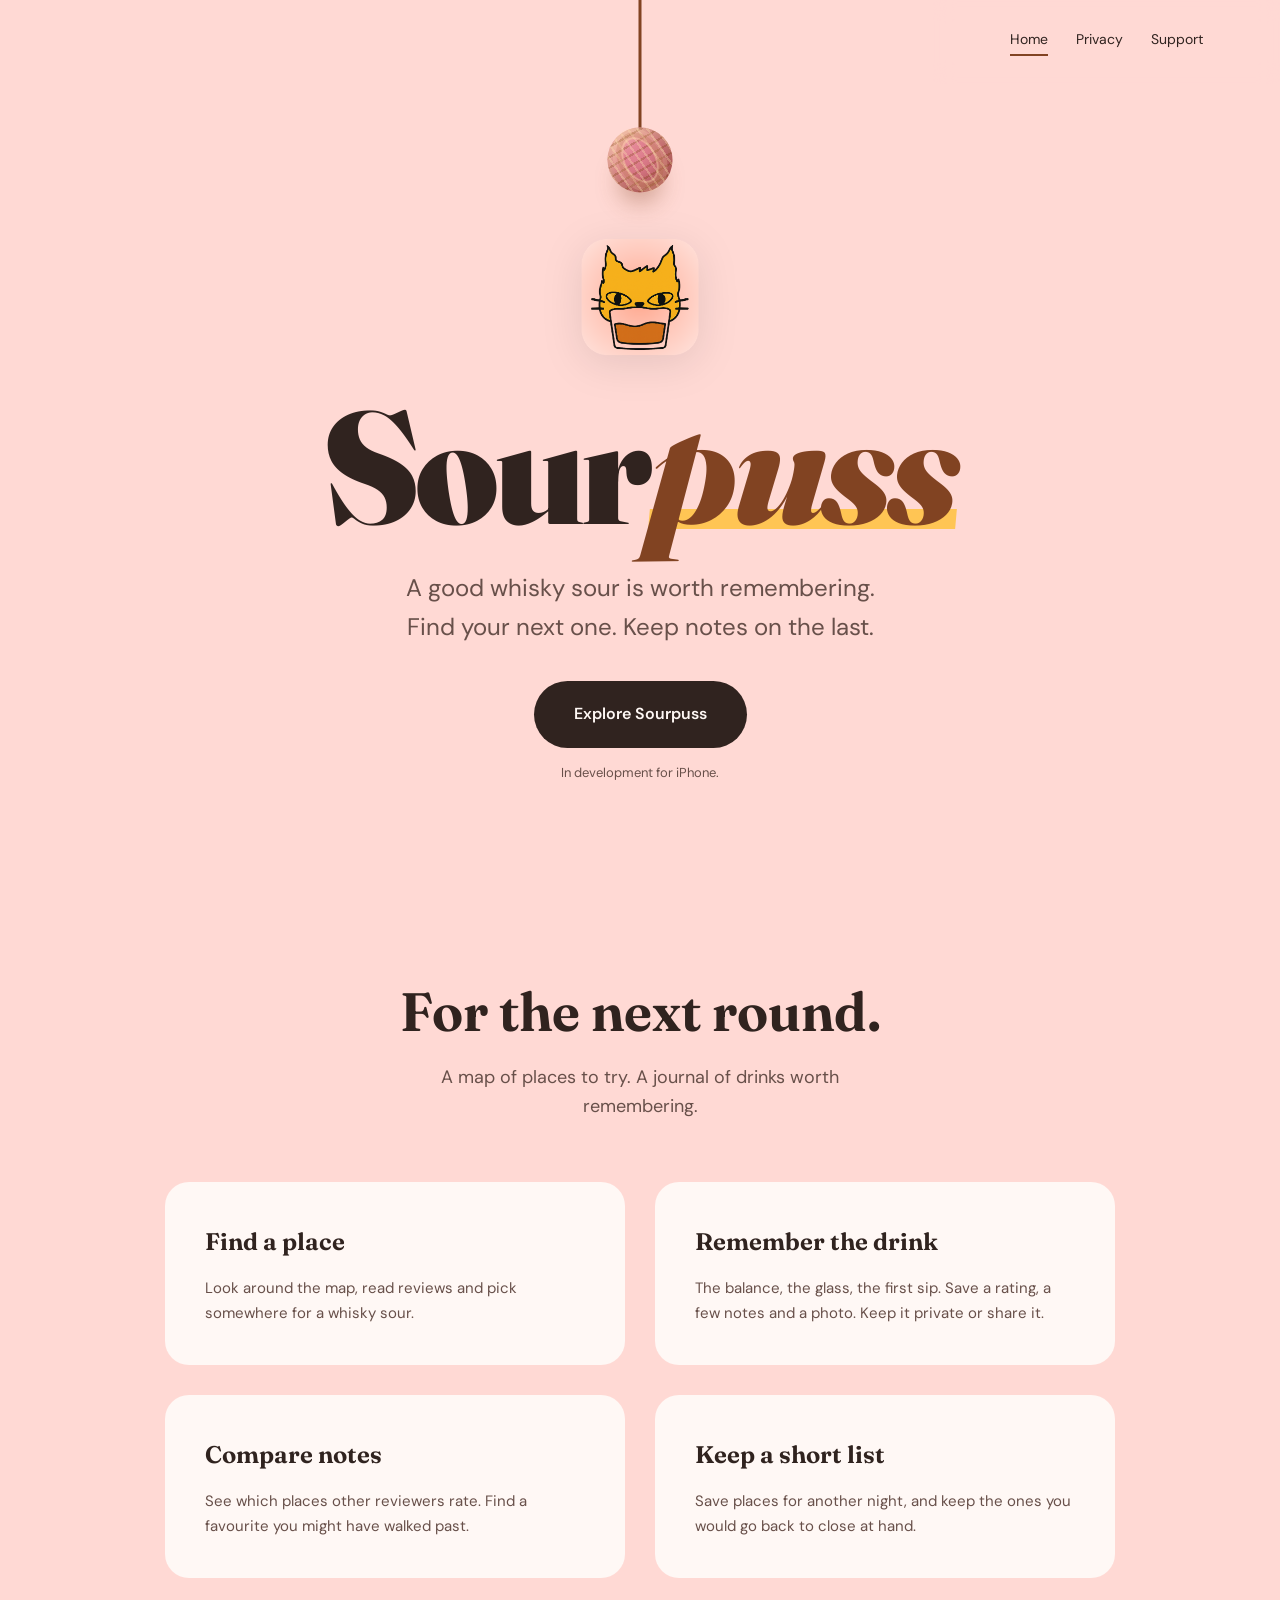
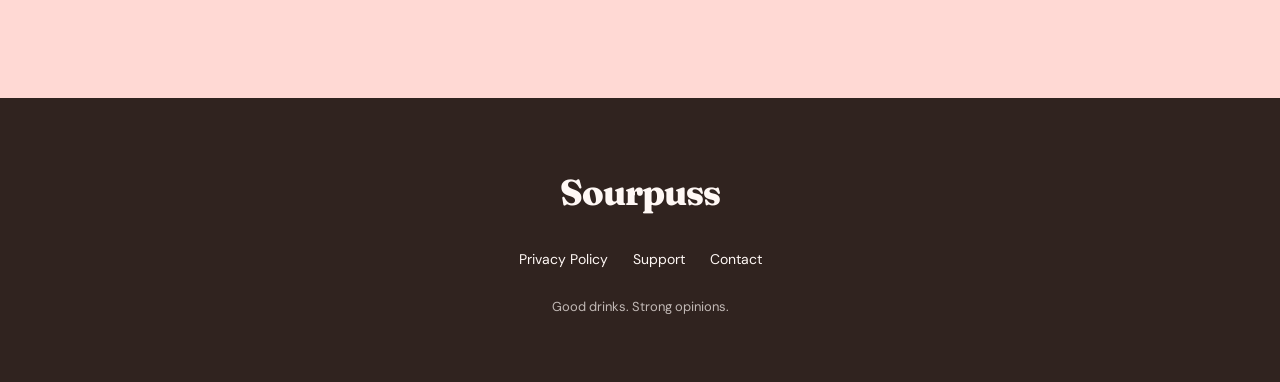
==== index.html @ 5e291395 "fix(site): restore original layout and brush-reactive hanging toy" ====
<!DOCTYPE html>
<html lang="en">
<head>
    <meta charset="UTF-8">
    <meta name="viewport" content="width=device-width, initial-scale=1.0">
    <title>Sourpuss — Whisky Sour Reviews</title>
    <meta name="description" content="Find and rate the best whisky sours in your city. A community app for discerning cocktail enthusiasts.">
    <meta name="keywords" content="whisky sour, cocktail reviews, bar finder, cocktail app, drink ratings">
    <meta name="author" content="Sourpuss">
    <link rel="canonical" href="https://sourpuss.app">

    <!-- Favicon -->
    <link rel="icon" type="image/png" href="">
    <link rel="apple-touch-icon" href="">

    <!-- Open Graph / Facebook -->
    <meta property="og:type" content="website">
    <meta property="og:url" content="https://sourpuss.app">
    <meta property="og:title" content="Sourpuss — Whisky Sour Reviews">
    <meta property="og:description" content="Find and rate the best whisky sours in your city. A community app for discerning cocktail enthusiasts.">
    <meta property="og:image" content="https://sourpuss.app/og-image.png">
    <meta property="og:image:width" content="1200">
    <meta property="og:image:height" content="630">

    <!-- Twitter -->
    <meta name="twitter:card" content="summary_large_image">
    <meta name="twitter:url" content="https://sourpuss.app">
    <meta name="twitter:title" content="Sourpuss — Whisky Sour Reviews">
    <meta name="twitter:description" content="Find and rate the best whisky sours in your city. A community app for discerning cocktail enthusiasts.">
    <meta name="twitter:image" content="https://sourpuss.app/og-image.png">

    <!-- Theme color -->
    <meta name="theme-color" content="#FFD9D4">
    <meta name="msapplication-TileColor" content="#FFD9D4">

    <!-- Fonts -->
    <link rel="preconnect" href="https://fonts.googleapis.com">
    <link rel="preconnect" href="https://fonts.gstatic.com" crossorigin>
    <link href="https://fonts.googleapis.com/css2?family=Fraunces:ital,opsz,wght@0,9..144,300..900;1,9..144,300..900&family=DM+Sans:ital,opsz,wght@0,9..40,400;0,9..40,500;0,9..40,700;1,9..40,400&display=swap" rel="stylesheet">

    <!-- Styles -->
    <link rel="stylesheet" href="/styles.css?v=8c63fe04dd">
</head>
<body class="page-home">
    <div class="cat-toy" id="catToy" aria-hidden="true">
        <svg viewBox="0 0 320 220"><path class="toy-string" d="M 160 0 L 160 160"/></svg>
        <div class="toy-ball"></div>
    </div>
    <!-- Navigation -->
    <nav>
        <a href="/" class="active">Home</a>
        <a href="/privacy">Privacy</a>
        <a href="/support">Support</a>
    </nav>

    <!-- Hero Section -->
    <section class="hero">


        <div class="hero-content">
            <img src="/logo.png" alt="Sourpuss" class="hero-logo">
            <h1>Sour<span class="highlight">puss</span></h1>
            <p class="tagline">A good whisky sour is worth remembering. Find your next one. Keep notes on the last.</p>
            <a href="#features" class="cta-button">
                <span class="icon"></span>
                Explore Sourpuss
            </a>
            <p class="availability">In development for iPhone.</p>
        </div>
    </section>

    <!-- Features Section -->
    <section class="features" id="features">
        <div class="features-header">
            <h2>For the next round.</h2>
            <p>A map of places to try. A journal of drinks worth remembering.</p>
        </div>
        <div class="features-grid">
            <div class="feature-card">

                <h3>Find a place</h3>
                <p>Look around the map, read reviews and pick somewhere for a whisky sour.</p>
            </div>

            <div class="feature-card">

                <h3>Remember the drink</h3>
                <p>The balance, the glass, the first sip. Save a rating, a few notes and a photo. Keep it private or share it.</p>
            </div>

            <div class="feature-card">

                <h3>Compare notes</h3>
                <p>See which places other reviewers rate. Find a favourite you might have walked past.</p>
            </div>

            <div class="feature-card">

                <h3>Keep a short list</h3>
                <p>Save places for another night, and keep the ones you would go back to close at hand.</p>
            </div>
        </div>
    </section>

    <!-- Footer -->
    <footer>
        <div class="footer-logo">Sourpuss</div>
        <div class="footer-links">
            <a href="/privacy">Privacy Policy</a>
            <a href="/support">Support</a>
            <a href="mailto:support@sourpuss.app">Contact</a>
        </div>
        <p class="footer-tagline">Good drinks. Strong opinions.</p>
    </footer>

    <!-- Config and App Scripts -->
    <script src="/config.js?v=b513b557f9"></script>
    <script src="/toy-physics.js?v=4bb25e0918"></script>
    <script src="/app.js?v=38b3092fa2"></script>
</body>
</html>
---- styles.css ----
:root { --blush:#FFD9D4; --blush-light:#FFF0ED; --golden:#FFB900; --ink:#30231F; --whisky:#814322; --cream:#FFF8F5; }
* { box-sizing:border-box; margin:0; padding:0; }
html { scroll-behavior:smooth; scroll-padding-top:90px; }
body { font-family:'DM Sans',sans-serif; color:var(--ink); background:var(--blush); line-height:1.65; }
a { color:inherit; }
button,a { -webkit-tap-highlight-color:transparent; }
button { cursor:pointer; }
:focus-visible { outline:3px solid var(--whisky); outline-offset:6px; }
nav { display:flex; justify-content:flex-end; gap:28px; padding:28px max(6vw,24px); }
nav a { font-size:14px; text-decoration:none; padding-bottom:3px; }
nav a.active,nav a:hover { border-bottom:2px solid var(--whisky); }
h1,h2,h3,.footer-logo { font-family:'Fraunces',serif; }
.hero { min-height:100vh; display:flex; flex-direction:column; justify-content:center; align-items:center; padding:220px 20px 100px; text-align:center; }
.hero-content { max-width:900px; }
.hero-logo { width:120px; height:auto; margin-bottom:30px; filter:drop-shadow(0 8px 20px #00000019); }
.hero h1 { font-size:clamp(72px,15vw,160px); font-weight:900; line-height:.9; letter-spacing:-4px; margin-bottom:30px; }
.hero h1 .highlight { color:var(--whisky); font-style:italic; position:relative; display:inline-block; }
.hero h1 .highlight::after { content:''; position:absolute; bottom:10px; left:0; width:100%; height:20px; background:var(--golden); z-index:-1; transform:skewX(-5deg); opacity:.6; }
.tagline { font-size:clamp(18px,2.5vw,24px); max-width:500px; margin:0 auto 35px; line-height:1.6; color:#68504A; }
.cta-button,.back-link { display:inline-block; background:var(--ink); color:var(--cream); text-decoration:none; padding:20px 40px; border-radius:100px; font-weight:600; }
.cta-button:hover,.back-link:hover { background:var(--whisky); }
.availability { font-size:13px; margin-top:14px; color:#68504A; }
.cat-toy { width:320px; height:220px; position:fixed; top:0; left:50%; transform:translateX(-50%); z-index:100; pointer-events:none; }
.cat-toy svg { width:100%; height:100%; overflow:visible; }
.toy-string { fill:none; stroke:var(--whisky); stroke-width:3; stroke-linecap:round; }
.toy-ball { position:absolute; width:65px; height:65px; border:0; border-radius:50%; pointer-events:none; background:radial-gradient(circle at 30% 25%,#E88D9C,#D4707F 60%,#B84D5D); box-shadow:inset -9px -8px 18px #65310e55,inset 5px 5px 12px #ffedbb88,0 22px 24px -12px #81432266; }
.toy-ball::before,.toy-ball::after { content:''; position:absolute; inset:0; border-radius:50%; pointer-events:none; }
.toy-ball::before { background:repeating-linear-gradient(55deg,transparent 0 4px,#ffe7b34d 4px 6px,transparent 6px 8px),repeating-linear-gradient(-30deg,transparent 0 7px,#70360040 7px 9px); }
.toy-ball::after { inset:8px 16px; border:2px solid #ffdea866; box-shadow:0 0 0 5px #94531826,0 0 0 9px #ffdea833; transform:rotate(-30deg); }
.features { background:var(--cream); padding:85px max(6vw,24px) 100px; }
.features-header { max-width:1090px; margin:0 auto 52px; }
.features-header h2 { font-size:clamp(34px,5vw,54px); font-weight:650; line-height:1.2; margin-bottom:18px; }
.features-header p { max-width:460px; font-size:18px; color:#68504A; }
.features-grid { max-width:1090px; margin:auto; display:grid; grid-template-columns:repeat(4,1fr); gap:38px; }
.feature-card h3 { font-size:24px; font-weight:650; margin-bottom:14px; }
.feature-card p { font-size:15px; color:#68504A; }
footer { padding:55px max(6vw,24px); display:flex; flex-wrap:wrap; align-items:center; gap:25px; }
.footer-logo { font-size:32px; font-weight:800; letter-spacing:-1px; margin-right:auto; }
.footer-links { display:flex; gap:25px; font-size:14px; }
.footer-links a { text-decoration:none; }
.footer-links a:hover { text-decoration:underline; }
.footer-tagline { width:100%; font-size:13px; color:#68504A; }
main { max-width:800px; padding:65px 24px 90px; margin:auto; }
.page-header { margin-bottom:45px; }
.page-header h1 { font-size:clamp(42px,7vw,64px); line-height:1.15; letter-spacing:-2px; margin-bottom:20px; }
.page-header p,.date { color:#68504A; }
.content-section { padding:28px 0; border-bottom:1px solid #81432230; }
.content-section h2 { font-size:25px; margin-bottom:18px; }
.content-section p { margin-bottom:15px; }
.content-section ul { padding-left:24px; }
.content-section li { margin-bottom:12px; }
.email-link { text-underline-offset:5px; overflow-wrap:anywhere; }
.back-link { margin-top:35px; }
.faq-item { border-bottom:1px solid #81432240; }
.faq-question { width:100%; display:flex; justify-content:space-between; gap:24px; padding:24px 0; border:0; background:transparent; text-align:left; font:600 18px 'DM Sans',sans-serif; color:var(--ink); line-height:1.5; }
.faq-question::after { content:'+'; font-size:23px; }
.faq-item.open .faq-question::after { content:'−'; }
.faq-answer { padding:0 25px 24px 0; }
.contact-card { margin-top:45px; padding:30px; background:var(--cream); border-radius:12px; }
.contact-card h2 { font-size:28px; margin-bottom:15px; }
.contact-card p { margin-bottom:18px; }
@media(max-width:900px) { .features-grid { grid-template-columns:repeat(2,1fr); row-gap:38px; }h1,h2,h3,.footer-logo { font-family:'Fraunces',serif; }
.hero { gap:15px; } .hero h1 { letter-spacing:-3px; } }
@media(max-width:600px) { nav { padding:22px 24px; gap:24px; }h1,h2,h3,.footer-logo { font-family:'Fraunces',serif; }
.hero { padding:180px 24px 55px; min-height:700px; } .hero h1 { font-size:76px; letter-spacing:-4px; } .hero-logo { width:70px; height:70px; margin-bottom:22px; } .tagline { font-size:19px; } .cat-toy { width:260px; height:179px; } .toy-ball { width:50px; height:50px; } .features { padding:55px 24px; } .features-grid { grid-template-columns:1fr; gap:32px; } .features-header { margin-bottom:35px; } .footer-links { flex-wrap:wrap; gap:20px; } footer { padding:35px 24px; } }
@media(prefers-reduced-motion:reduce) { html { scroll-behavior:auto; } }

/* Keep the original Sourpuss composition, with quieter feature content. */
.features { background:var(--blush); padding:80px 24px 120px; }
.features-header { text-align:center; margin-bottom:60px; }
.features-header p { margin:auto; }
.features-grid { max-width:950px; grid-template-columns:repeat(2,minmax(0,1fr)); gap:30px; }
.feature-card { background:var(--cream); border-radius:24px; padding:40px; }
footer { background:var(--ink); color:var(--cream); justify-content:center; text-align:center; padding:65px 24px; }
.footer-logo { margin:0; width:100%; font-size:36px; }
.footer-tagline { color:var(--cream); opacity:.7; }
nav { position:fixed; top:0; right:0; z-index:150; background:#ffd9d4e6; backdrop-filter:blur(10px); }
@media(max-width:600px) {h1,h2,h3,.footer-logo { font-family:'Fraunces',serif; }
.hero { padding:205px 20px 75px; } .hero-logo { width:100px; } .hero h1 { font-size:clamp(64px,15vw,90px); } .features-grid { grid-template-columns:1fr; } .feature-card { padding:30px; } }
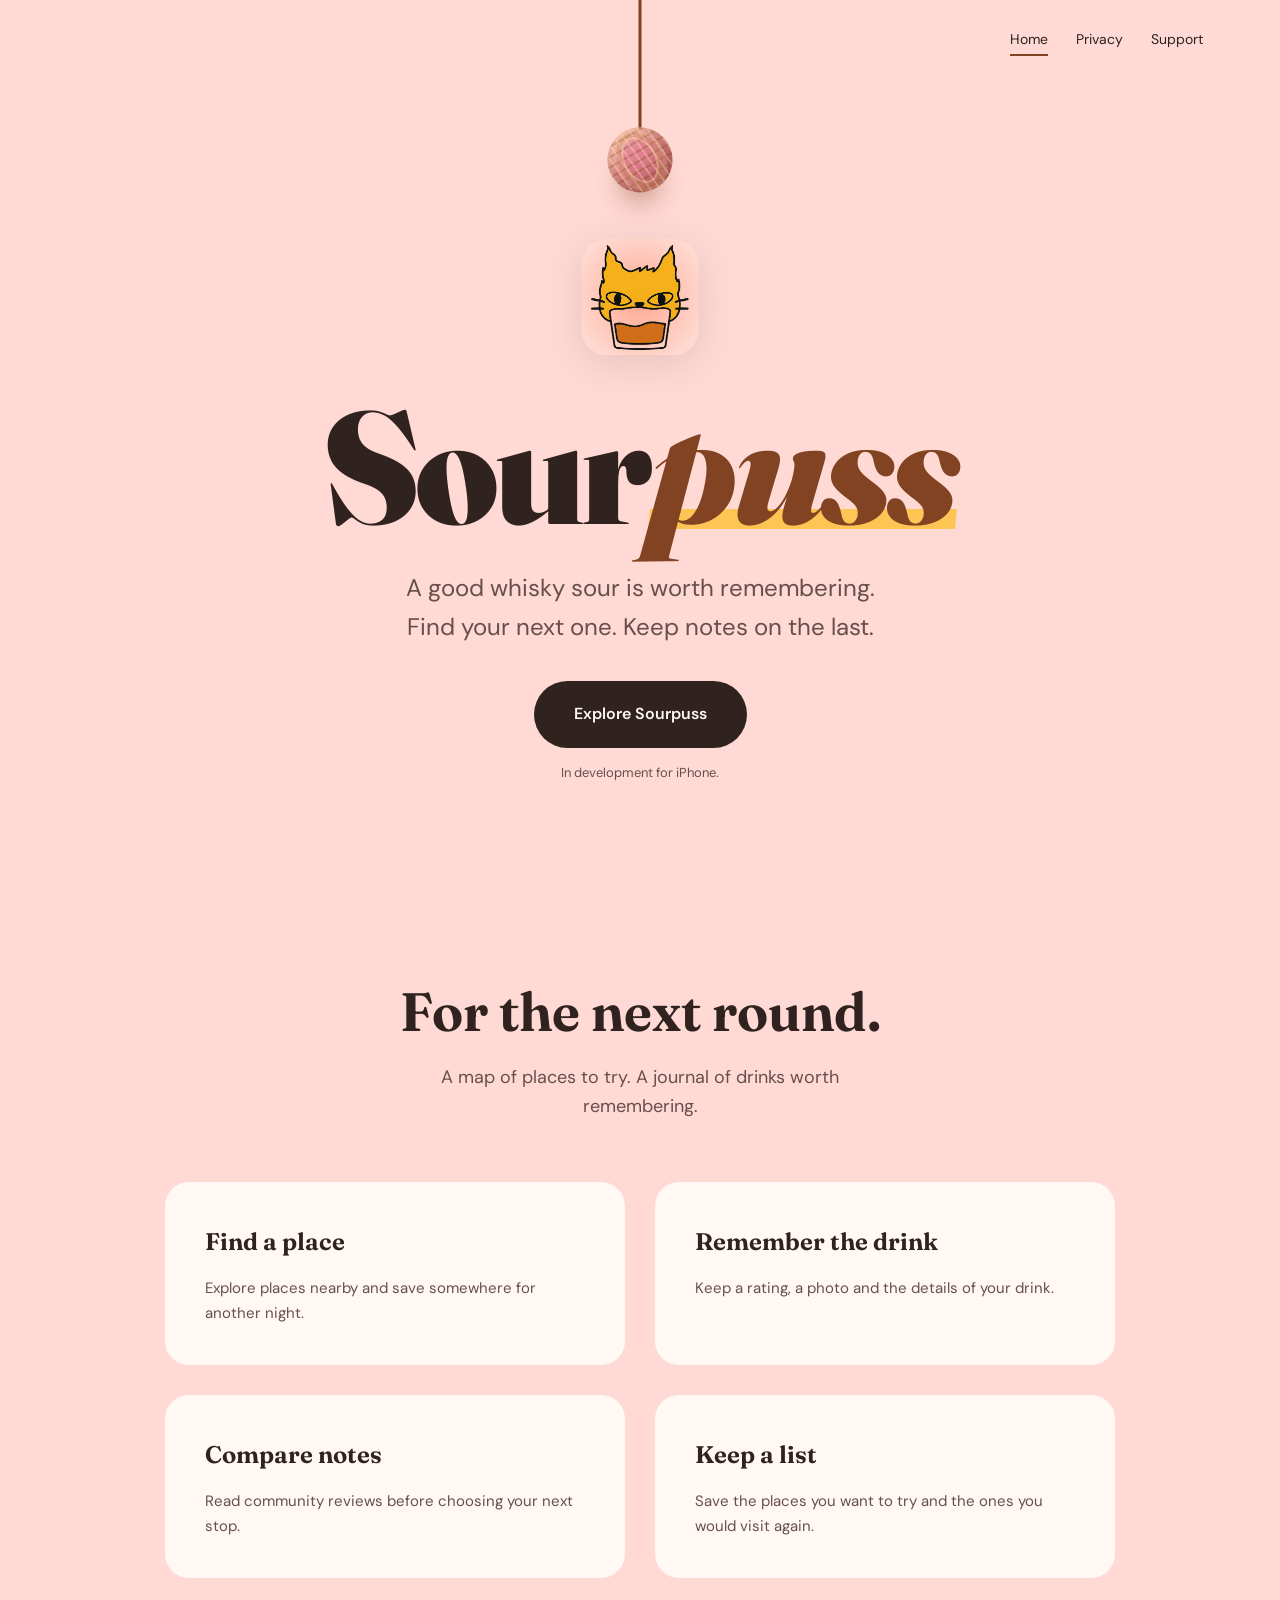
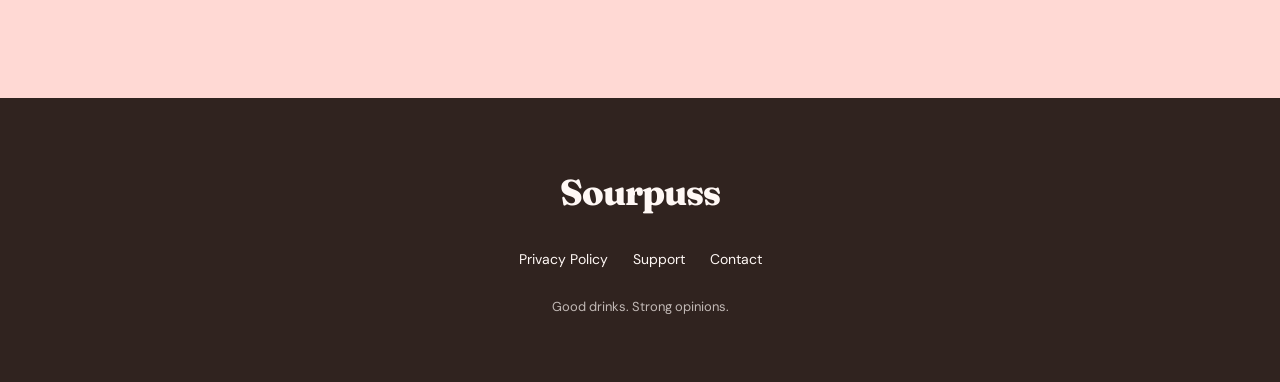
==== commit 94aa144c: "feat(site): share screenshot copy and publish local style guide" ====
--- a/index.html
+++ b/index.html
@@ -39,7 +39,7 @@
     <link href="https://fonts.googleapis.com/css2?family=Fraunces:ital,opsz,wght@0,9..144,300..900;1,9..144,300..900&family=DM+Sans:ital,opsz,wght@0,9..40,400;0,9..40,500;0,9..40,700;1,9..40,400&display=swap" rel="stylesheet">
 
     <!-- Styles -->
-    <link rel="stylesheet" href="/styles.css?v=8c63fe04dd">
+    <link rel="stylesheet" href="/styles.css?v=0b87e8c726">
 </head>
 <body class="page-home">
     <div class="cat-toy" id="catToy" aria-hidden="true">
@@ -79,25 +79,29 @@
             <div class="feature-card">
 
                 <h3>Find a place</h3>
-                <p>Look around the map, read reviews and pick somewhere for a whisky sour.</p>
+                <p>Explore places nearby and save somewhere for another night.</p>
+
             </div>
 
             <div class="feature-card">
 
                 <h3>Remember the drink</h3>
-                <p>The balance, the glass, the first sip. Save a rating, a few notes and a photo. Keep it private or share it.</p>
+                <p>Keep a rating, a photo and the details of your drink.</p>
+
             </div>
 
             <div class="feature-card">
 
                 <h3>Compare notes</h3>
-                <p>See which places other reviewers rate. Find a favourite you might have walked past.</p>
+                <p>Read community reviews before choosing your next stop.</p>
+
             </div>
 
             <div class="feature-card">
 
-                <h3>Keep a short list</h3>
-                <p>Save places for another night, and keep the ones you would go back to close at hand.</p>
+                <h3>Keep a list</h3>
+                <p>Save the places you want to try and the ones you would visit again.</p>
+
             </div>
         </div>
     </section>
@@ -114,8 +118,8 @@
     </footer>
 
     <!-- Config and App Scripts -->
-    <script src="/config.js?v=b513b557f9"></script>
+    <script src="/config.js?v=2127cdfb5b"></script>
     <script src="/toy-physics.js?v=4bb25e0918"></script>
-    <script src="/app.js?v=38b3092fa2"></script>
+    <script src="/app.js?v=6099ef9673"></script>
 </body>
 </html>
--- a/styles.css
+++ b/styles.css
@@ -77,3 +77,14 @@
 nav { position:fixed; top:0; right:0; z-index:150; background:#ffd9d4e6; backdrop-filter:blur(10px); }
 @media(max-width:600px) {h1,h2,h3,.footer-logo { font-family:'Fraunces',serif; }
 .hero { padding:205px 20px 75px; } .hero-logo { width:100px; } .hero h1 { font-size:clamp(64px,15vw,90px); } .features-grid { grid-template-columns:1fr; } .feature-card { padding:30px; } }
+
+/* Original four-toe paw cursor. */
+body {
+    cursor: url("data:image/svg+xml,%3Csvg xmlns='http://www.w3.org/2000/svg' width='24' height='24' viewBox='0 0 24 24'%3E%3Ccircle cx='5' cy='6' r='2.2' fill='%231A1A1A'/%3E%3Ccircle cx='9' cy='3' r='2.2' fill='%231A1A1A'/%3E%3Ccircle cx='15' cy='3' r='2.2' fill='%231A1A1A'/%3E%3Ccircle cx='19' cy='6' r='2.2' fill='%231A1A1A'/%3E%3Cpath d='M12 9c-4 0-7 3-7 6.5S9 22 12 22s7-3 7-6.5S16 9 12 9z' fill='%231A1A1A'/%3E%3C/svg%3E") 12 16, auto;
+}
+
+a, button, .faq-question, .cta-button {
+    cursor: url("data:image/svg+xml,%3Csvg xmlns='http://www.w3.org/2000/svg' width='24' height='24' viewBox='0 0 24 24'%3E%3Ccircle cx='5' cy='6' r='2.2' fill='%23FFB900'/%3E%3Ccircle cx='9' cy='3' r='2.2' fill='%23FFB900'/%3E%3Ccircle cx='15' cy='3' r='2.2' fill='%23FFB900'/%3E%3Ccircle cx='19' cy='6' r='2.2' fill='%23FFB900'/%3E%3Cpath d='M12 9c-4 0-7 3-7 6.5S9 22 12 22s7-3 7-6.5S16 9 12 9z' fill='%23FFB900'/%3E%3C/svg%3E") 12 16, pointer;
+}
+
+.feature-screenshot { display:block; max-width:100%; max-height:560px; object-fit:contain; margin:28px auto 0; }
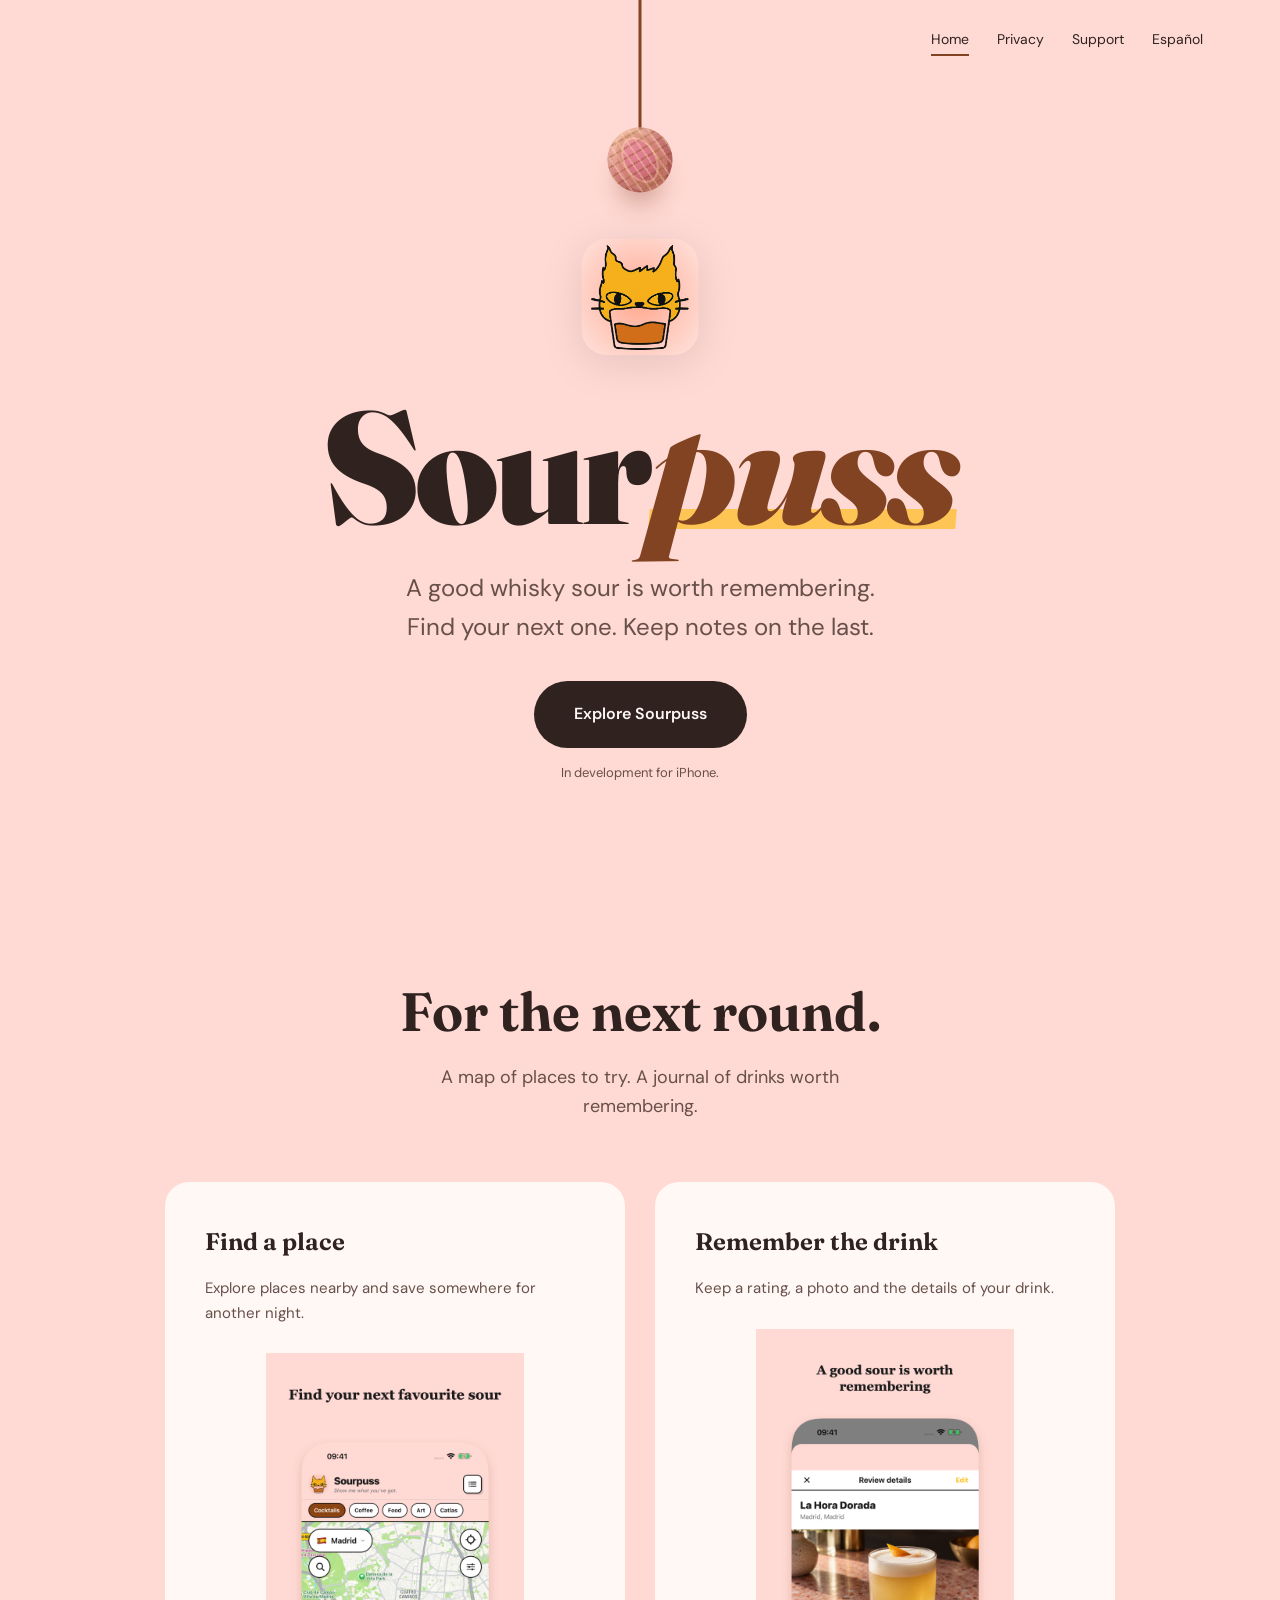
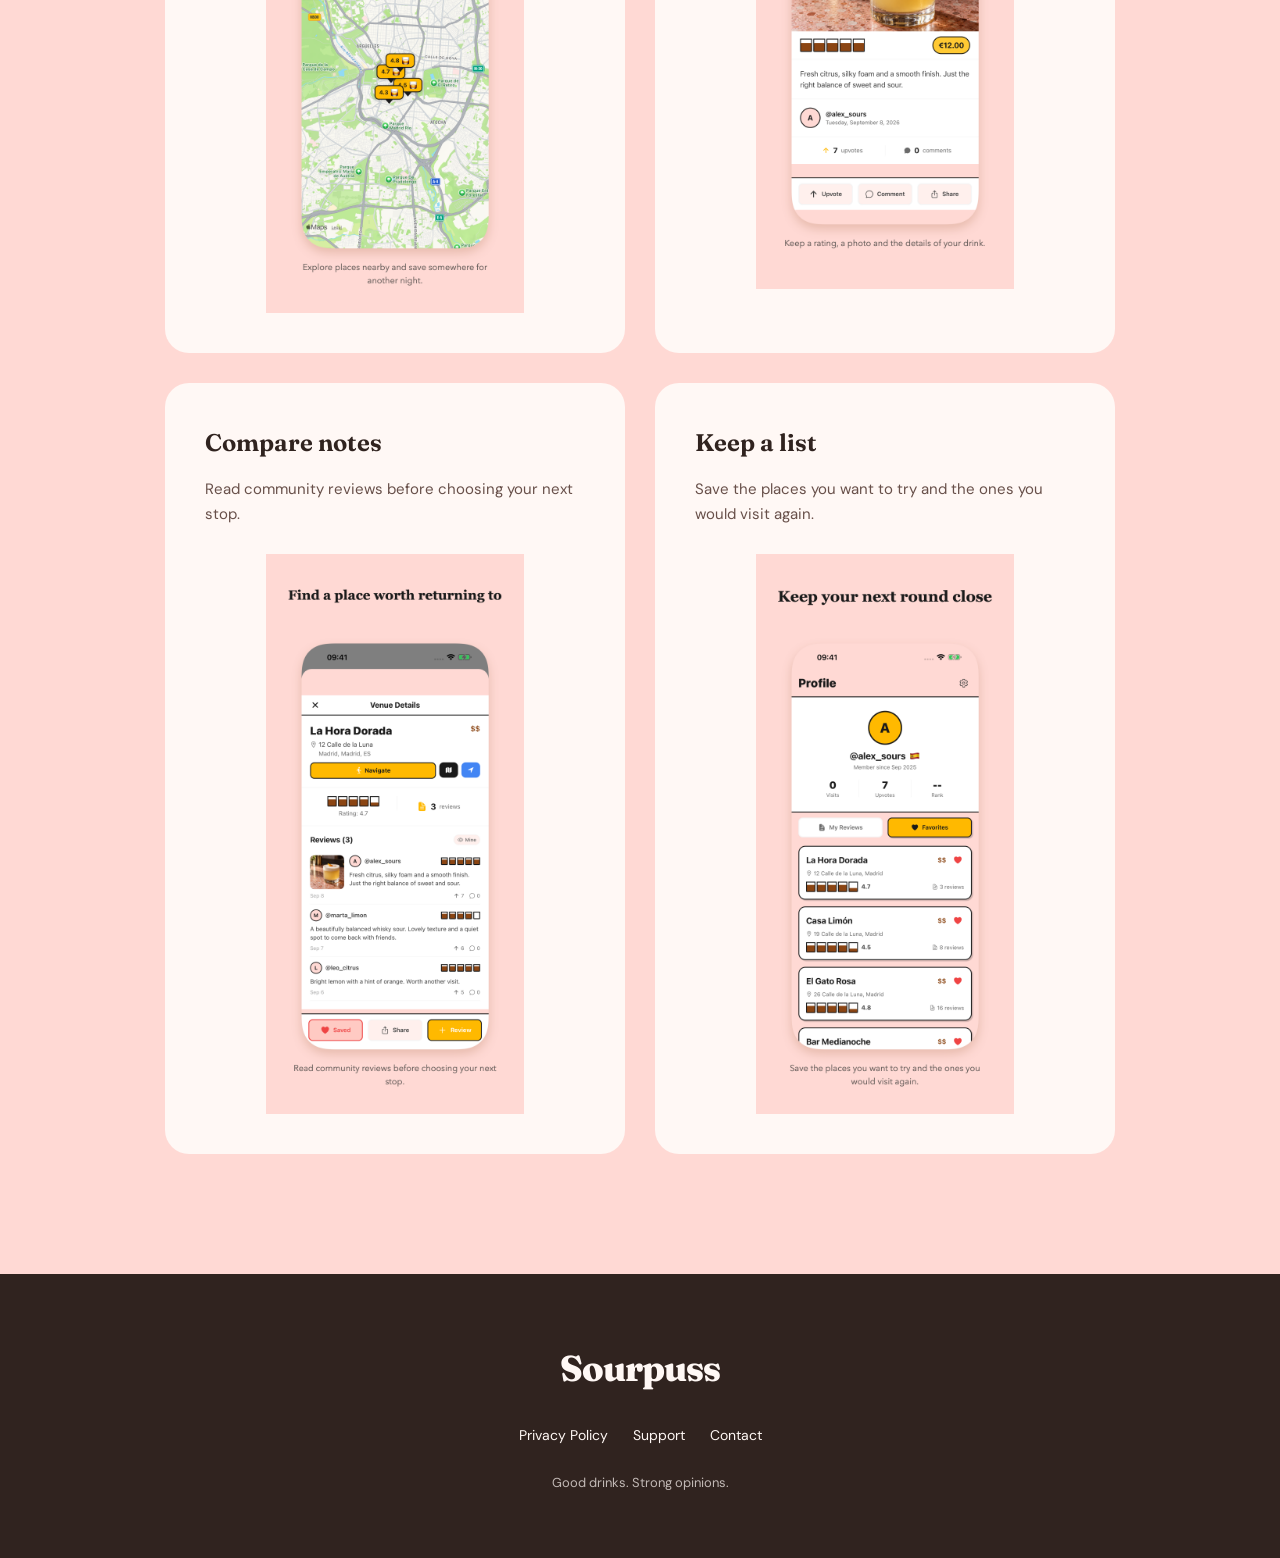
==== commit 4254bf86: "feat(site): add reviewed bilingual San iPhone screenshots" ====
--- a/index.html
+++ b/index.html
@@ -7,15 +7,18 @@
     <meta name="description" content="Find and rate the best whisky sours in your city. A community app for discerning cocktail enthusiasts.">
     <meta name="keywords" content="whisky sour, cocktail reviews, bar finder, cocktail app, drink ratings">
     <meta name="author" content="Sourpuss">
-    <link rel="canonical" href="https://sourpuss.app">
+    <link rel="canonical" href="https://sourpuss.app/">
+    <link rel="alternate" hreflang="en" href="https://sourpuss.app/">
+    <link rel="alternate" hreflang="es" href="https://sourpuss.app/es/">
+    <link rel="alternate" hreflang="x-default" href="https://sourpuss.app/">
 
     <!-- Favicon -->
-    <link rel="icon" type="image/png" href="">
-    <link rel="apple-touch-icon" href="">
+    <link rel="icon" type="image/png" href="/logo.png">
+    <link rel="apple-touch-icon" href="/logo.png">
 
     <!-- Open Graph / Facebook -->
     <meta property="og:type" content="website">
-    <meta property="og:url" content="https://sourpuss.app">
+    <meta property="og:url" content="https://sourpuss.app/">
     <meta property="og:title" content="Sourpuss — Whisky Sour Reviews">
     <meta property="og:description" content="Find and rate the best whisky sours in your city. A community app for discerning cocktail enthusiasts.">
     <meta property="og:image" content="https://sourpuss.app/og-image.png">
@@ -24,7 +27,7 @@
 
     <!-- Twitter -->
     <meta name="twitter:card" content="summary_large_image">
-    <meta name="twitter:url" content="https://sourpuss.app">
+    <meta name="twitter:url" content="https://sourpuss.app/">
     <meta name="twitter:title" content="Sourpuss — Whisky Sour Reviews">
     <meta name="twitter:description" content="Find and rate the best whisky sours in your city. A community app for discerning cocktail enthusiasts.">
     <meta name="twitter:image" content="https://sourpuss.app/og-image.png">
@@ -47,10 +50,11 @@
         <div class="toy-ball"></div>
     </div>
     <!-- Navigation -->
-    <nav>
+    <nav aria-label="Main navigation">
         <a href="/" class="active">Home</a>
-        <a href="/privacy">Privacy</a>
-        <a href="/support">Support</a>
+        <a href="/privacy/">Privacy</a>
+        <a href="/support/">Support</a>
+        <a href="/es/" lang="es" class="language-switch">Español</a>
     </nav>
 
     <!-- Hero Section -->
@@ -80,28 +84,28 @@
 
                 <h3>Find a place</h3>
                 <p>Explore places nearby and save somewhere for another night.</p>
-
+                <picture><img class="feature-screenshot" src="/screenshots/en-US/explore-iphone.png" alt="Explore map showing populated venue pins and search." loading="lazy"></picture>
             </div>
 
             <div class="feature-card">
 
                 <h3>Remember the drink</h3>
                 <p>Keep a rating, a photo and the details of your drink.</p>
-
+                <picture><img class="feature-screenshot" src="/screenshots/en-US/journal-iphone.png" alt="A saved whisky sour review with rating, tasting notes and photo." loading="lazy"></picture>
             </div>
 
             <div class="feature-card">
 
                 <h3>Compare notes</h3>
                 <p>Read community reviews before choosing your next stop.</p>
-
+                <picture><img class="feature-screenshot" src="/screenshots/en-US/compare-iphone.png" alt="Venue details showing populated community reviews." loading="lazy"></picture>
             </div>
 
             <div class="feature-card">
 
                 <h3>Keep a list</h3>
                 <p>Save the places you want to try and the ones you would visit again.</p>
-
+                <picture><img class="feature-screenshot" src="/screenshots/en-US/saved-iphone.png" alt="Saved places list with several venues." loading="lazy"></picture>
             </div>
         </div>
     </section>
@@ -118,7 +122,7 @@
     </footer>
 
     <!-- Config and App Scripts -->
-    <script src="/config.js?v=2127cdfb5b"></script>
+    <script src="/config.js?v=38ed5f8275"></script>
     <script src="/toy-physics.js?v=4bb25e0918"></script>
     <script src="/app.js?v=6099ef9673"></script>
 </body>
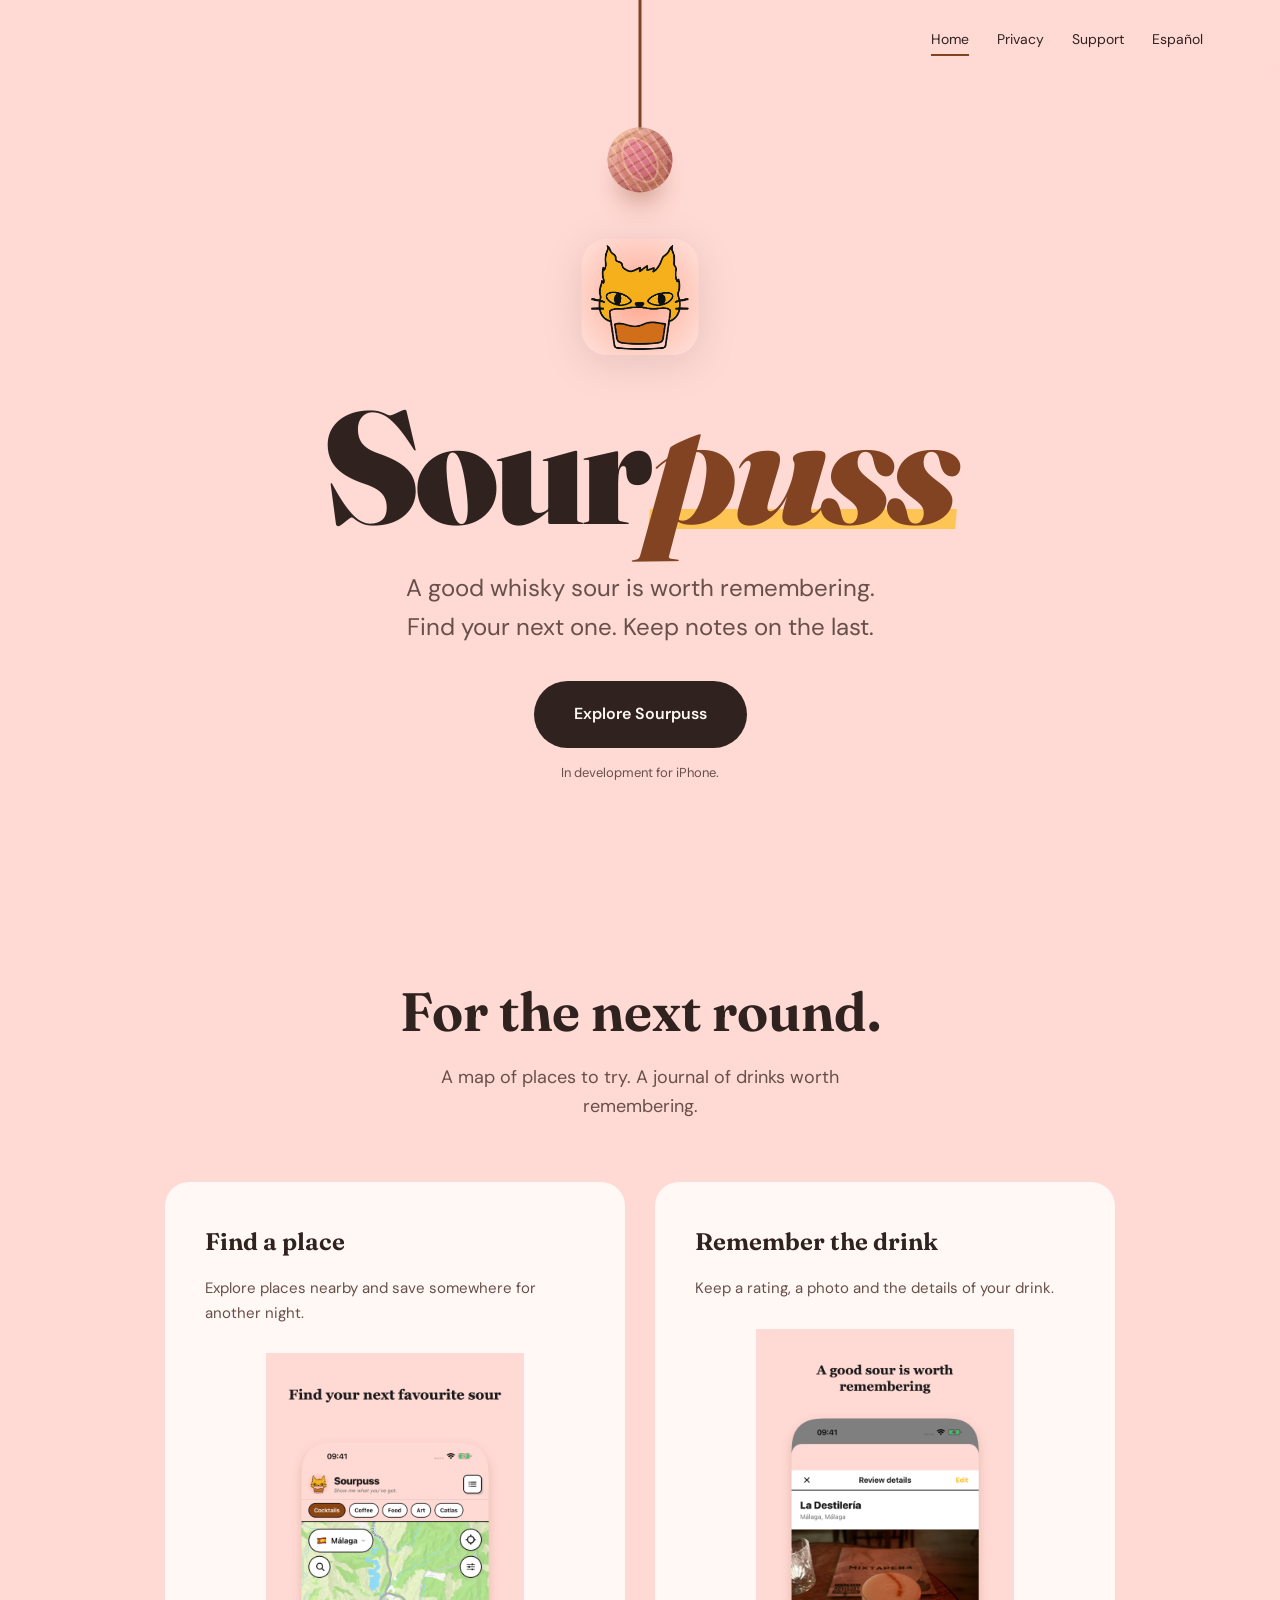
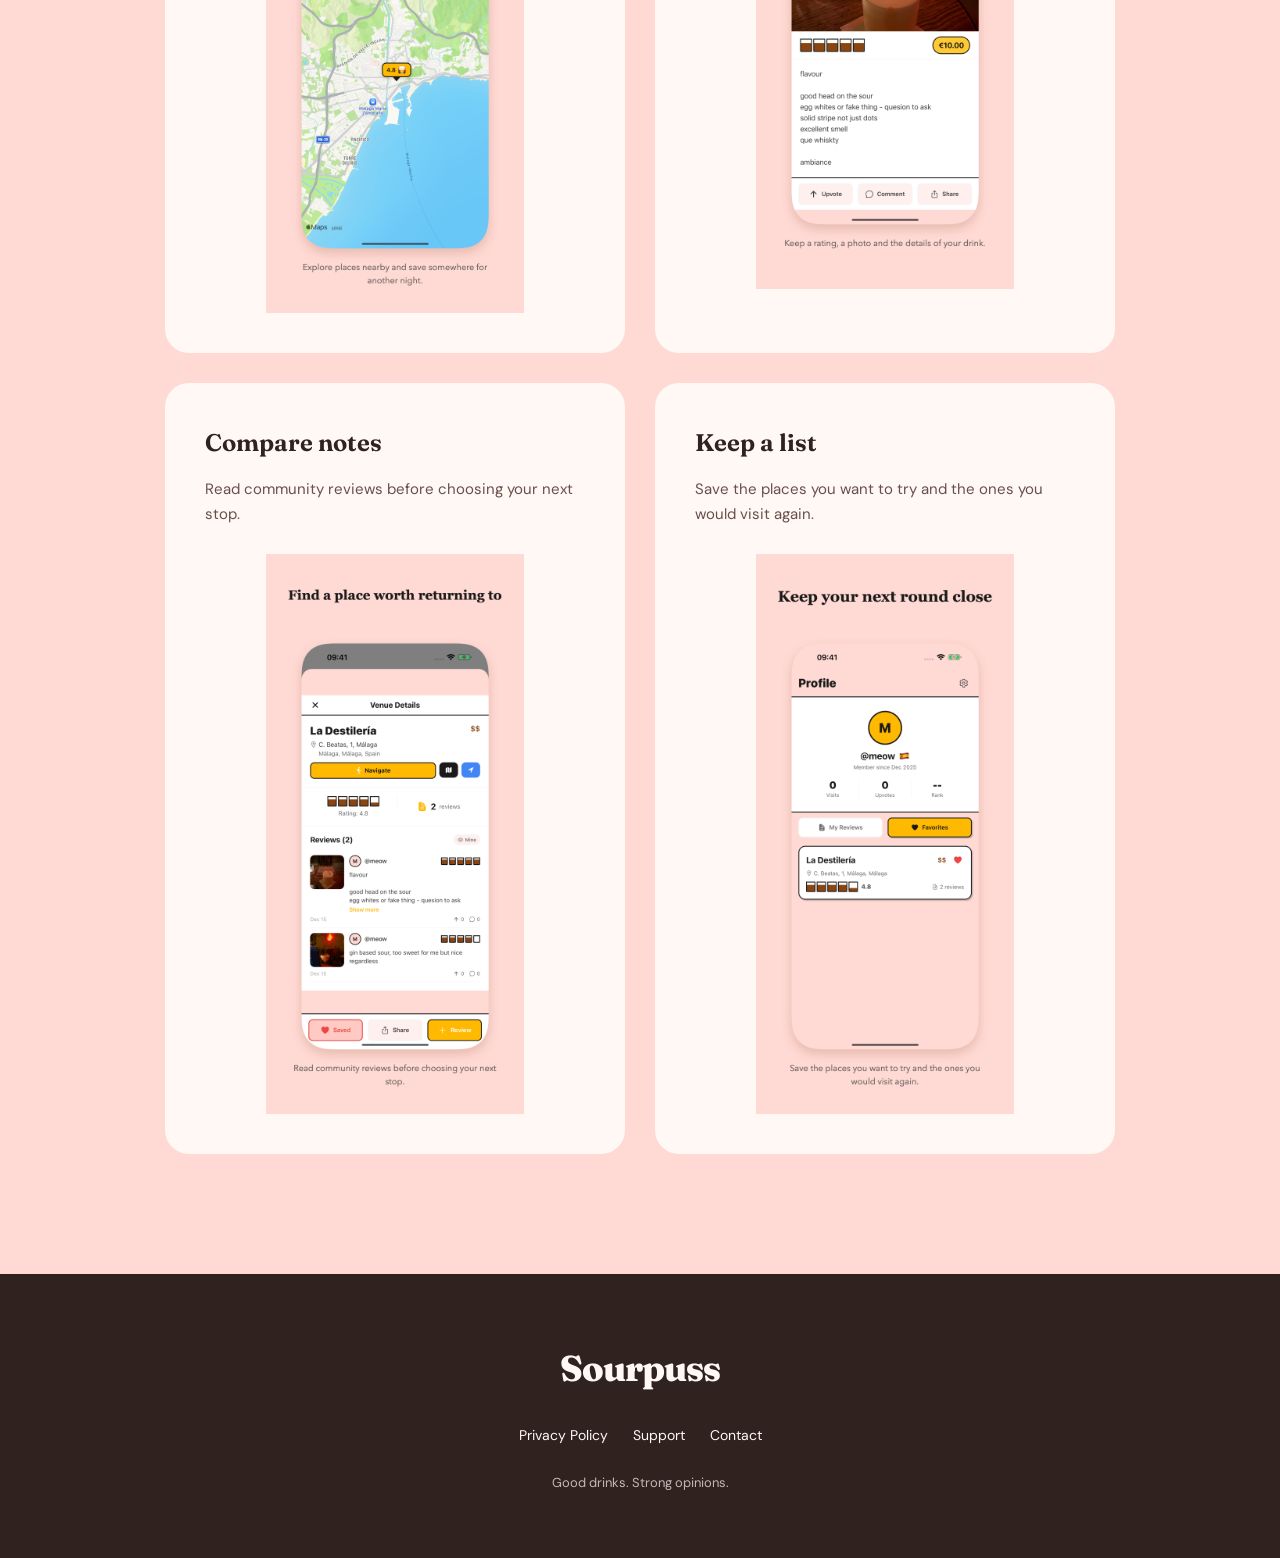
==== commit f0a8cfa4: "fix(site): show real Malaga reviews" ====
--- a/index.html
+++ b/index.html
@@ -105,7 +105,7 @@
 
                 <h3>Keep a list</h3>
                 <p>Save the places you want to try and the ones you would visit again.</p>
-                <picture><img class="feature-screenshot" src="/screenshots/en-US/saved-iphone.png" alt="Saved places list with several venues." loading="lazy"></picture>
+                <picture><img class="feature-screenshot" src="/screenshots/en-US/saved-iphone.png" alt="Saved places list showing La Destilería in Málaga." loading="lazy"></picture>
             </div>
         </div>
     </section>
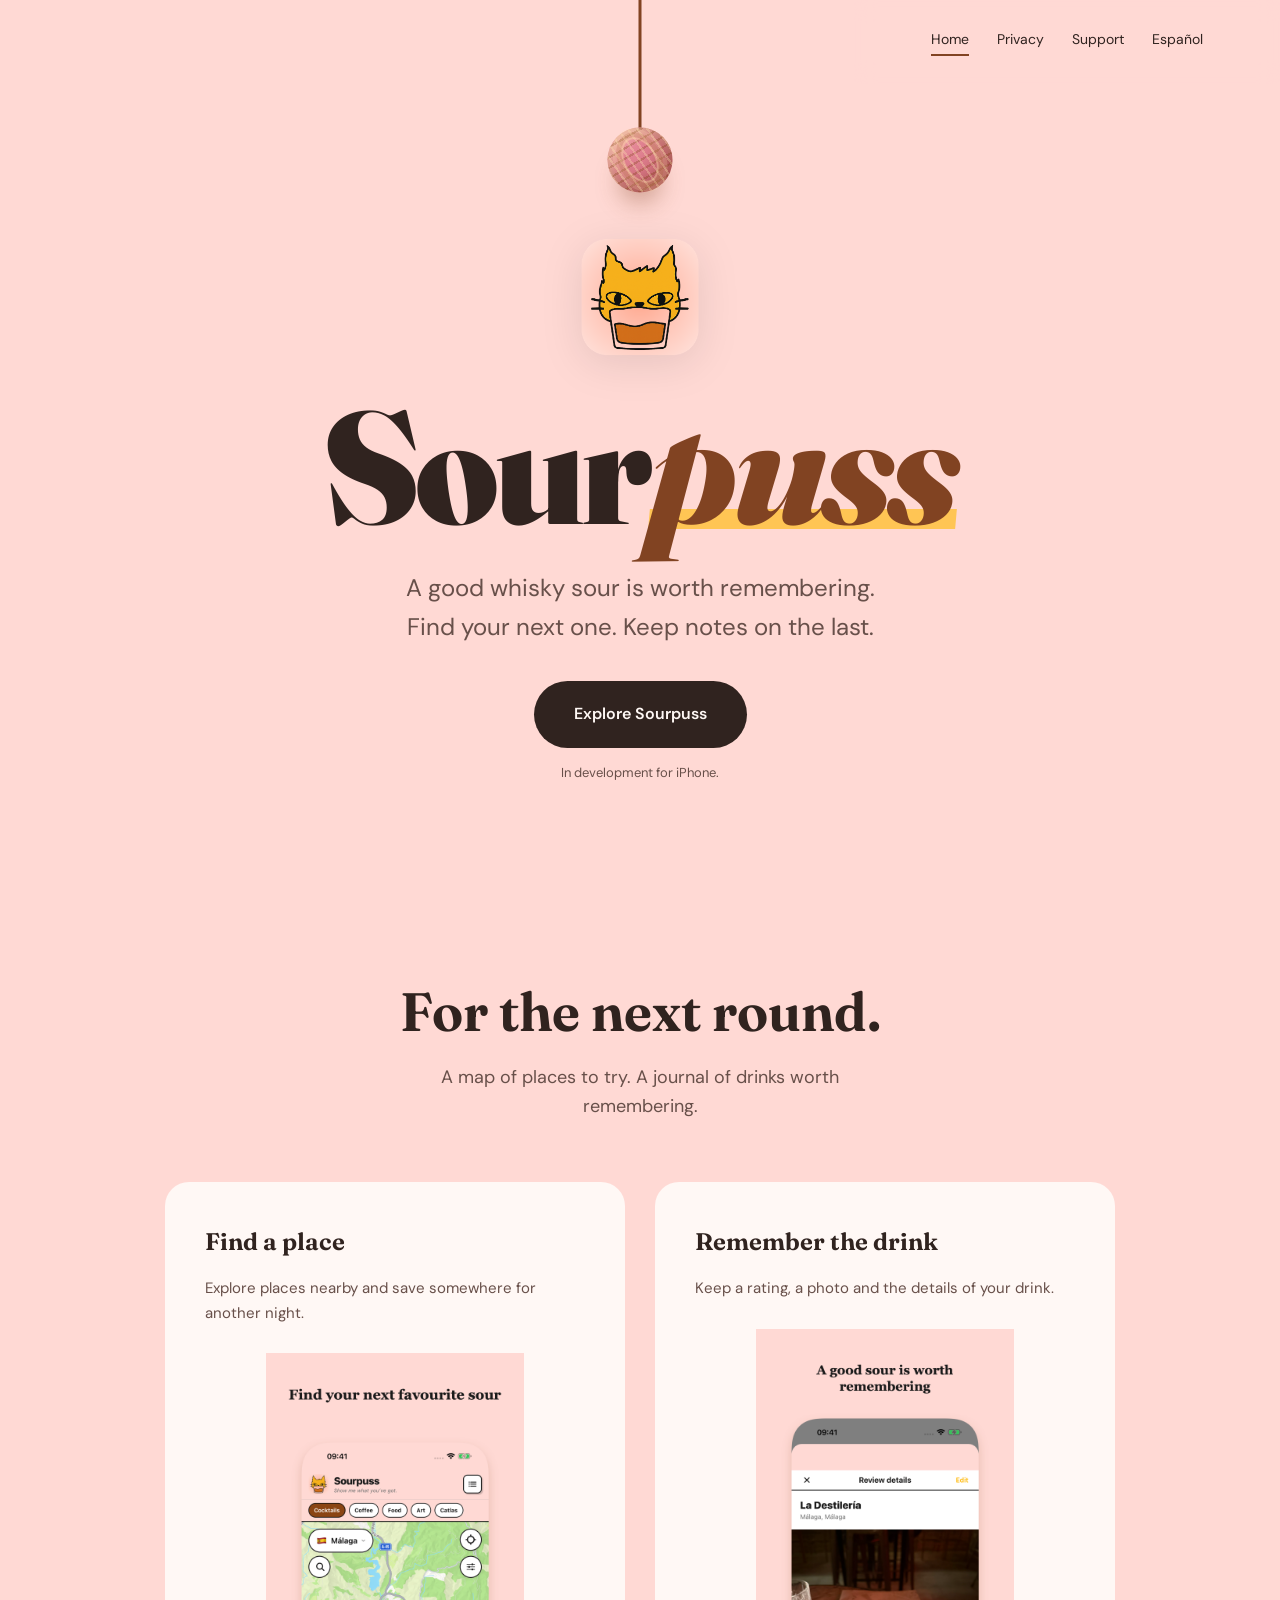
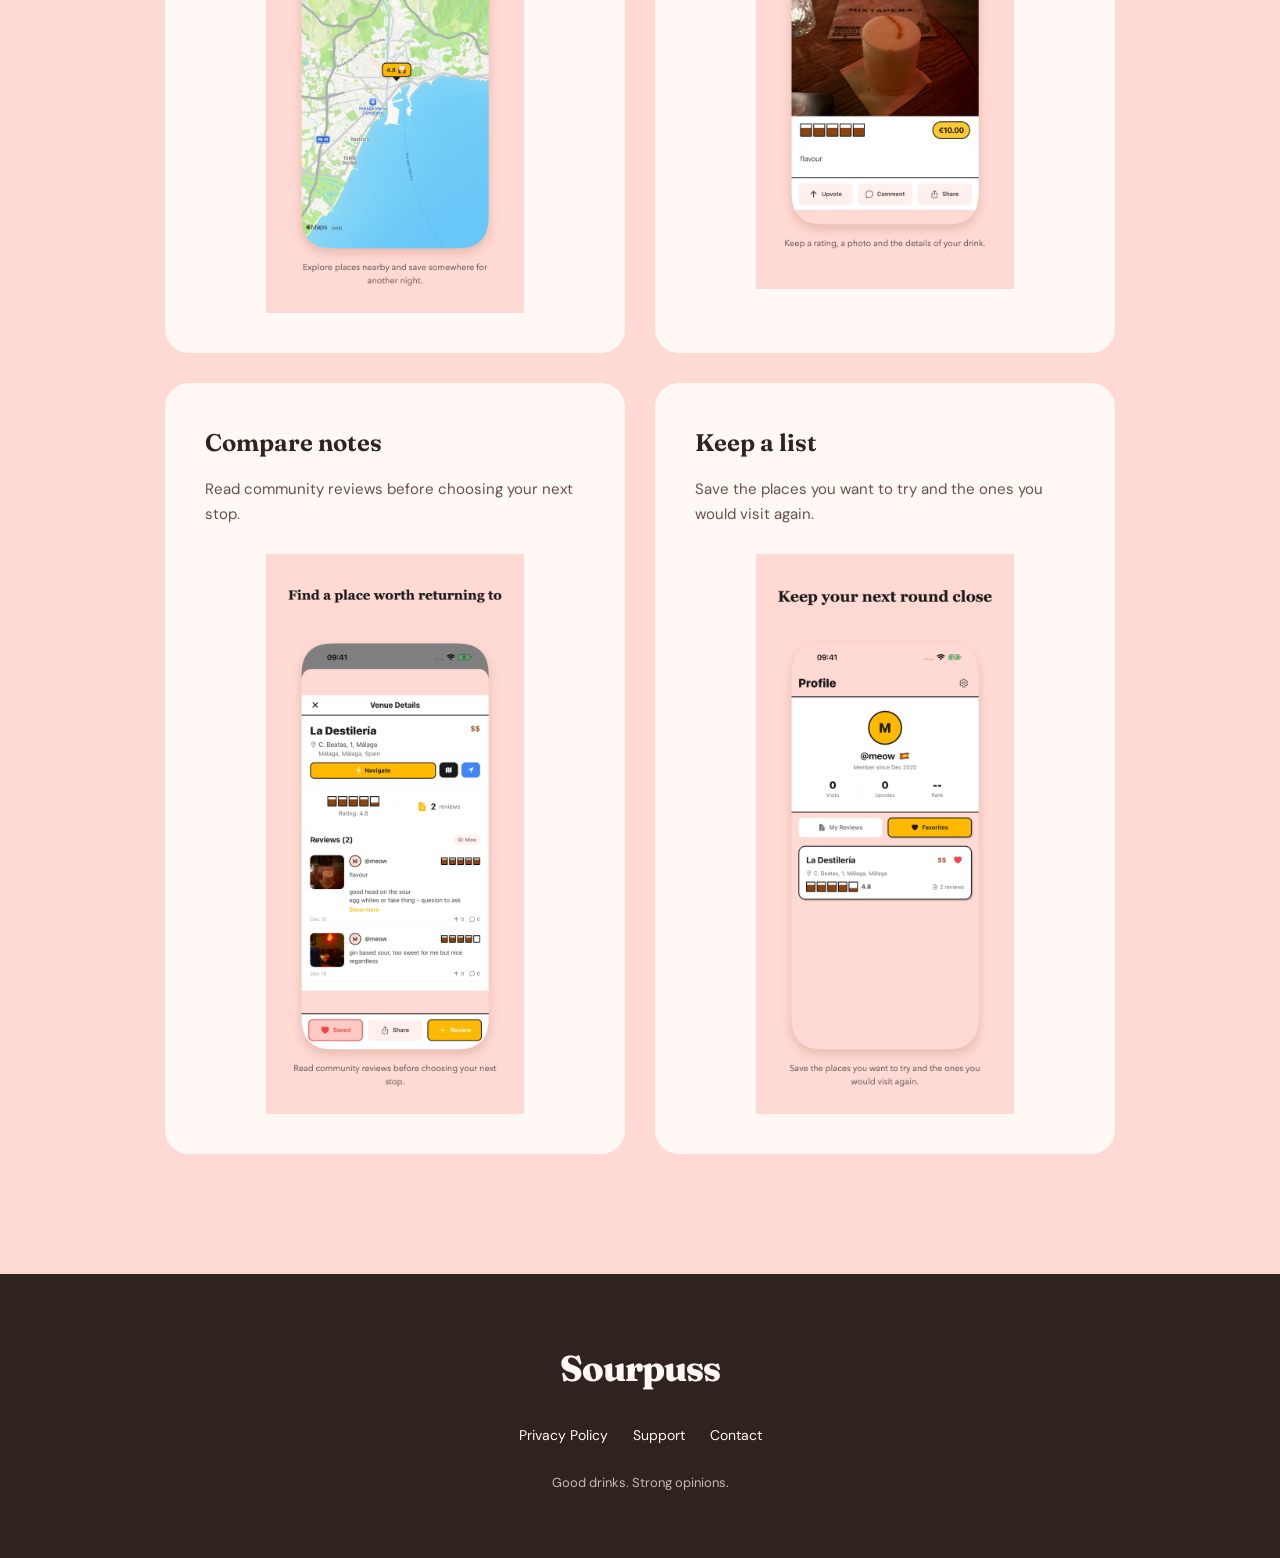
==== commit 84912b36: "fix(site): rename subscription to Sourpuss Pro" ====
--- a/index.html
+++ b/index.html
@@ -122,7 +122,7 @@
     </footer>
 
     <!-- Config and App Scripts -->
-    <script src="/config.js?v=38ed5f8275"></script>
+    <script src="/config.js?v=4867d62d2b"></script>
     <script src="/toy-physics.js?v=4bb25e0918"></script>
     <script src="/app.js?v=6099ef9673"></script>
 </body>
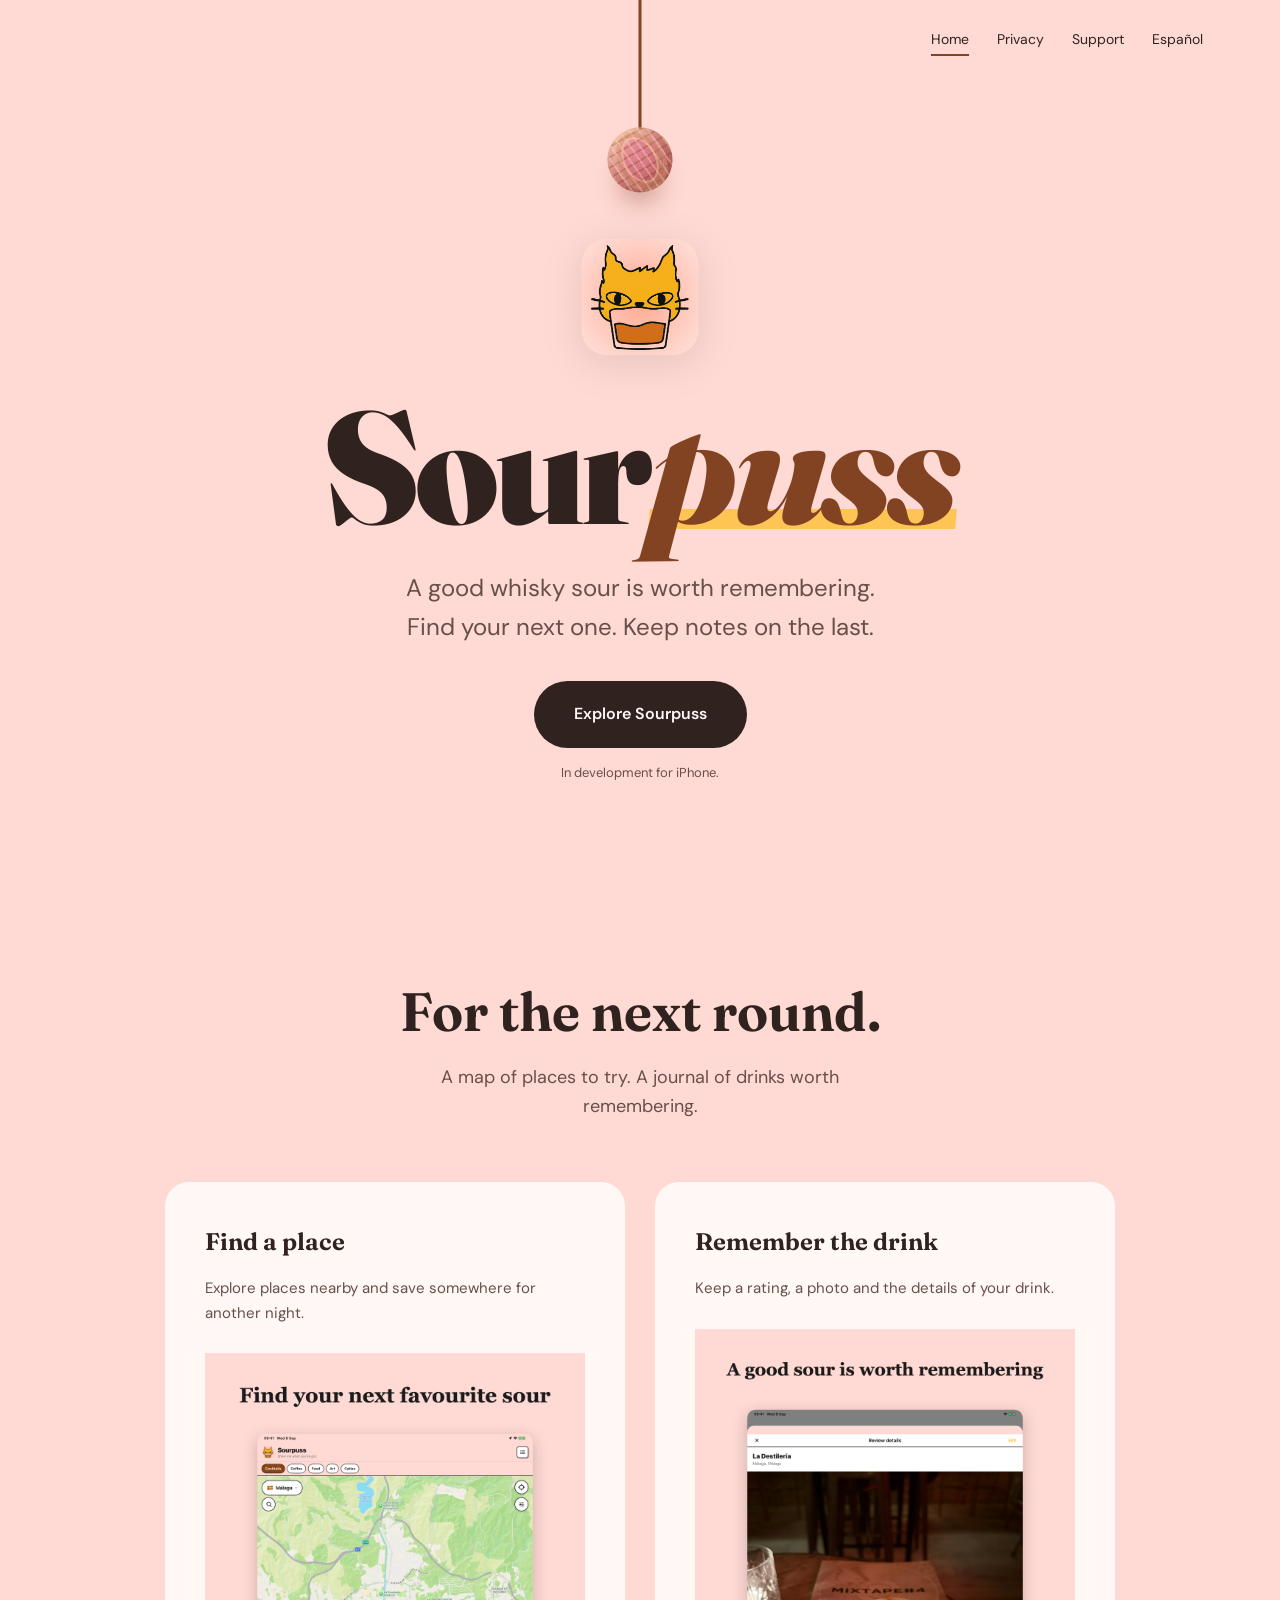
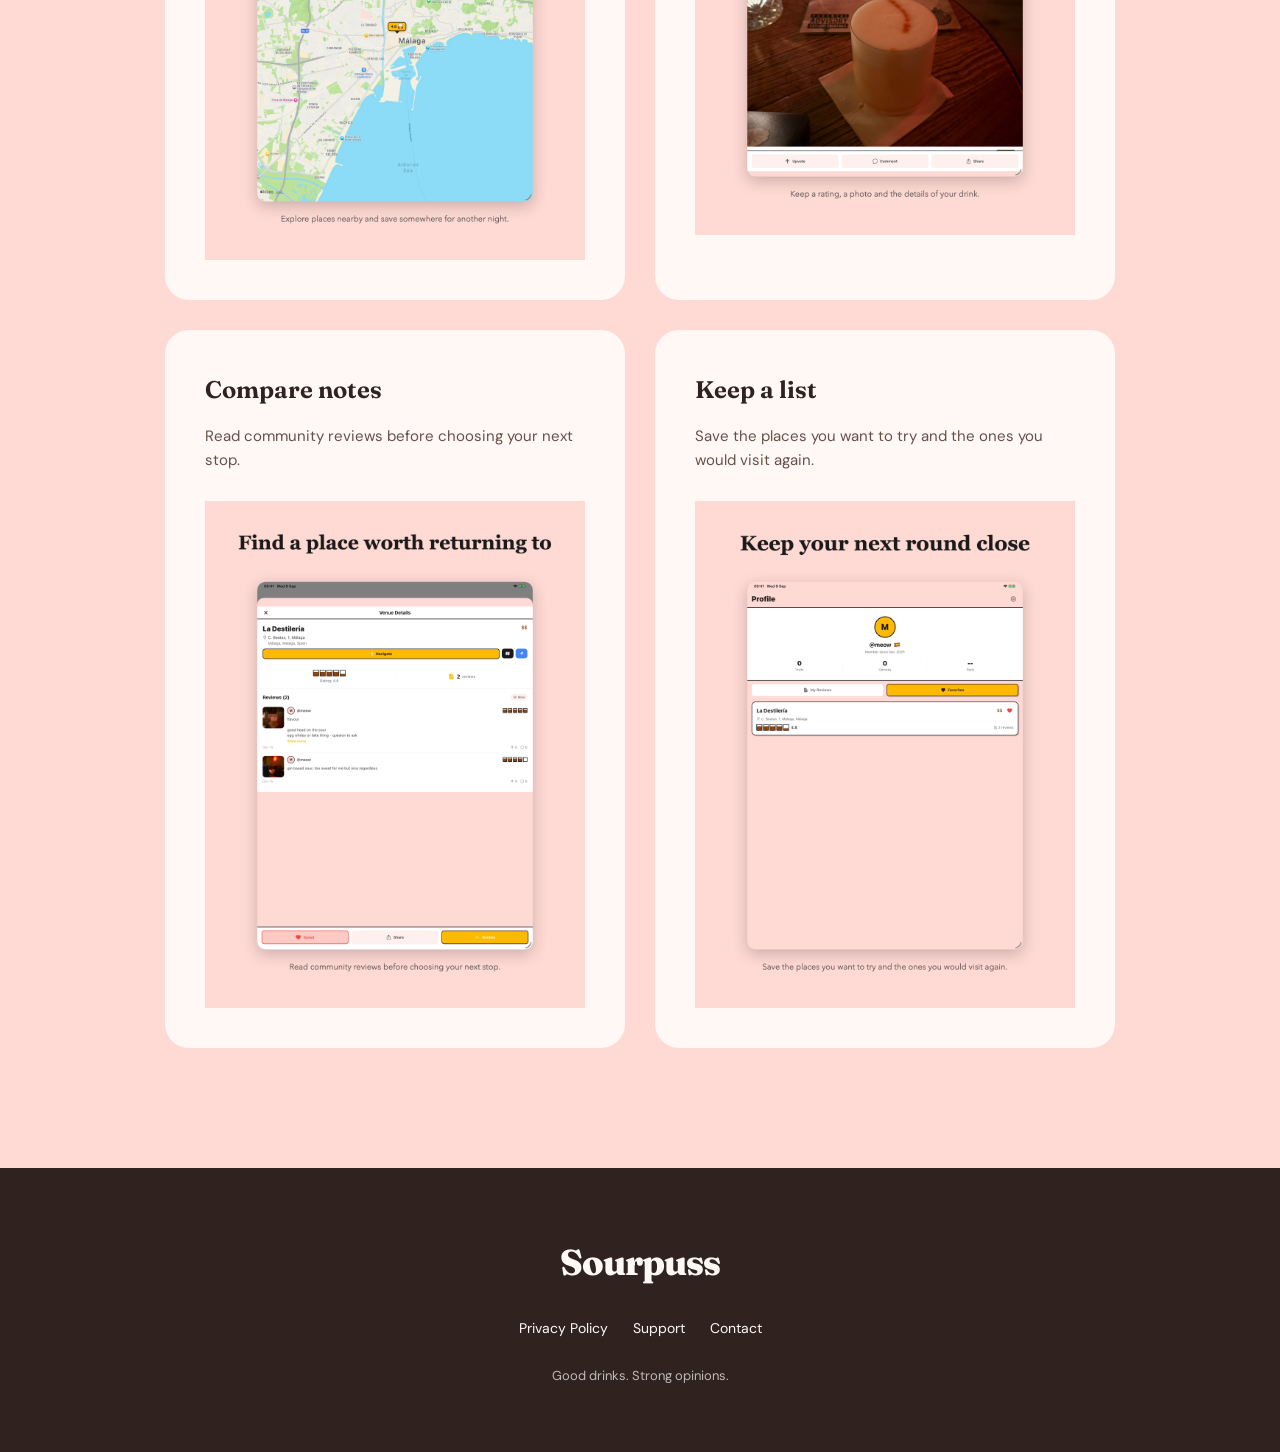
==== commit d0c42e15: "feat: publish bilingual iPad screenshots" ====
--- a/index.html
+++ b/index.html
@@ -84,28 +84,28 @@
 
                 <h3>Find a place</h3>
                 <p>Explore places nearby and save somewhere for another night.</p>
-                <picture><img class="feature-screenshot" src="/screenshots/en-US/explore-iphone.png" alt="Explore map showing populated venue pins and search." loading="lazy"></picture>
+                <picture><source media="(min-width: 1100px)" srcset="/screenshots/en-US/explore-ipad.png"><img class="feature-screenshot" src="/screenshots/en-US/explore-iphone.png" alt="Explore map showing populated venue pins and search." loading="lazy"></picture>
             </div>
 
             <div class="feature-card">
 
                 <h3>Remember the drink</h3>
                 <p>Keep a rating, a photo and the details of your drink.</p>
-                <picture><img class="feature-screenshot" src="/screenshots/en-US/journal-iphone.png" alt="A saved whisky sour review with rating, tasting notes and photo." loading="lazy"></picture>
+                <picture><source media="(min-width: 1100px)" srcset="/screenshots/en-US/journal-ipad.png"><img class="feature-screenshot" src="/screenshots/en-US/journal-iphone.png" alt="A saved whisky sour review with rating, tasting notes and photo." loading="lazy"></picture>
             </div>
 
             <div class="feature-card">
 
                 <h3>Compare notes</h3>
                 <p>Read community reviews before choosing your next stop.</p>
-                <picture><img class="feature-screenshot" src="/screenshots/en-US/compare-iphone.png" alt="Venue details showing populated community reviews." loading="lazy"></picture>
+                <picture><source media="(min-width: 1100px)" srcset="/screenshots/en-US/compare-ipad.png"><img class="feature-screenshot" src="/screenshots/en-US/compare-iphone.png" alt="Venue details showing populated community reviews." loading="lazy"></picture>
             </div>
 
             <div class="feature-card">
 
                 <h3>Keep a list</h3>
                 <p>Save the places you want to try and the ones you would visit again.</p>
-                <picture><img class="feature-screenshot" src="/screenshots/en-US/saved-iphone.png" alt="Saved places list showing La Destilería in Málaga." loading="lazy"></picture>
+                <picture><source media="(min-width: 1100px)" srcset="/screenshots/en-US/saved-ipad.png"><img class="feature-screenshot" src="/screenshots/en-US/saved-iphone.png" alt="Saved places list showing La Destilería in Málaga." loading="lazy"></picture>
             </div>
         </div>
     </section>
